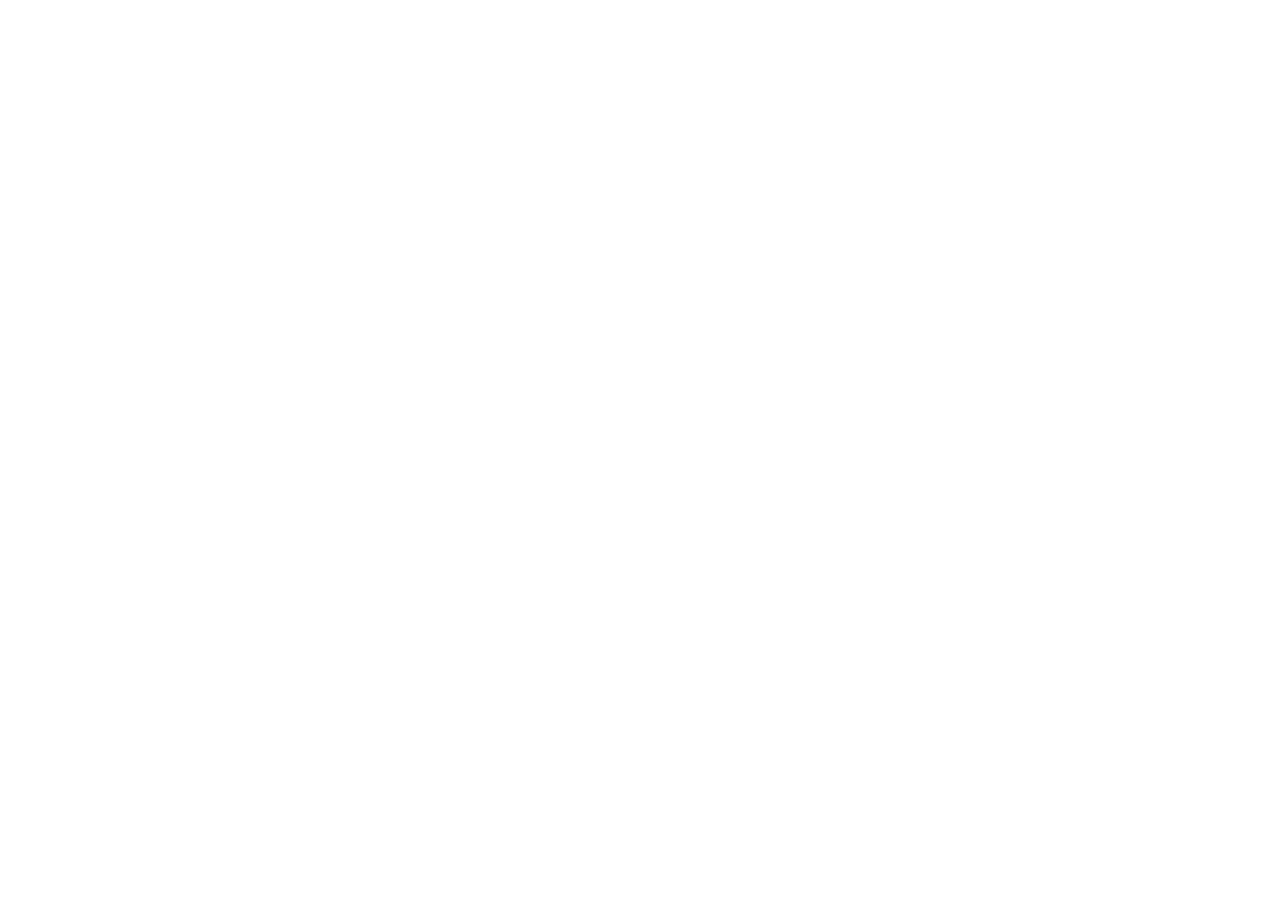
==== 03 - CSS/index.html @ d81ff7e0 "Add files via upload" ====
<!DOCTYPE html>
<html lang="en">
<head>
    <meta charset="UTF-8">
    <meta http-equiv="X-UA-Compatible" content="IE=edge">
    <meta name="viewport" content="width=device-width, initial-scale=1.0">
    <title>Vaccination</title>
    <link rel="stylesheet" href="./css/design.css">
</head>
<body>
 <section class="contenedor1">
     <div class="rectangulo1"></div>
     <div class="rectangulo2"></div>
     <div class="rectangulo3"></div>
     <div class="rectangulo4"></div>
     <div></div>
 </section>
</body>
</html>
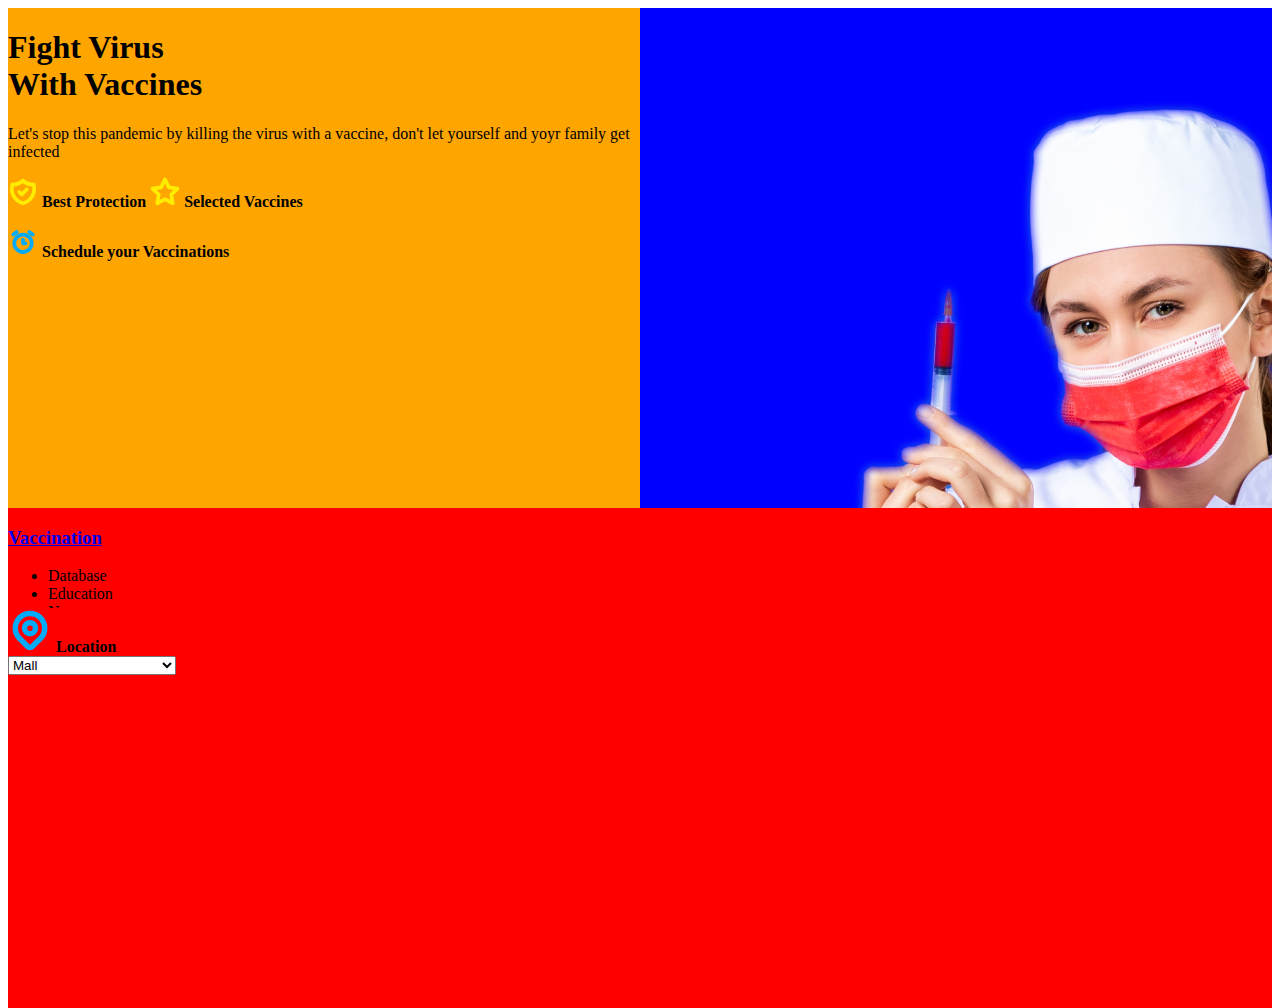
==== commit 6da51455: "Add files via upload" ====
--- a/03 - CSS/index.html
+++ b/03 - CSS/index.html
@@ -9,11 +9,74 @@
 </head>
 <body>
  <section class="contenedor1">
-     <div class="rectangulo1"></div>
+     <div class="rectangulo1">
+         <h1 class="titulo">Fight Virus <br> With Vaccines</h1>
+         <p class="textoTitulo">
+             Let's stop this pandemic by killing the virus with a vaccine, don't let yourself and yoyr family get infected
+        </p>
+        <p class="textoTitulo">
+            <svg xmlns="http://www.w3.org/2000/svg" class="icon icon-tabler icon-tabler-shield-check" width="30" height="30" viewBox="0 0 24 24" stroke-width="3" stroke="#ffec00" fill="none" stroke-linecap="round" stroke-linejoin="round">
+                <path stroke="none" d="M0 0h24v24H0z" fill="none"/>
+                <path d="M9 12l2 2l4 -4" />
+                <path d="M12 3a12 12 0 0 0 8.5 3a12 12 0 0 1 -8.5 15a12 12 0 0 1 -8.5 -15a12 12 0 0 0 8.5 -3" />
+            </svg>
+              <b>Best Protection</b>
+            <svg xmlns="http://www.w3.org/2000/svg" class="icon icon-tabler icon-tabler-star" width="30" height="30" viewBox="0 0 24 24" stroke-width="3" stroke="#ffec00" fill="none" stroke-linecap="round" stroke-linejoin="round">
+                <path stroke="none" d="M0 0h24v24H0z" fill="none"/>
+                <path d="M12 17.75l-6.172 3.245l1.179 -6.873l-5 -4.867l6.9 -1l3.086 -6.253l3.086 6.253l6.9 1l-5 4.867l1.179 6.873z" />
+            </svg>
+               <b>Selected Vaccines</b>
+        </p>
+        <p class="textoTitulo">
+            <svg xmlns="http://www.w3.org/2000/svg" class="icon icon-tabler icon-tabler-alarm" width="30" height="30" viewBox="0 0 24 24" stroke-width="3" stroke="#00abfb" fill="none" stroke-linecap="round" stroke-linejoin="round">
+                <path stroke="none" d="M0 0h24v24H0z" fill="none"/>
+                <circle cx="12" cy="13" r="7" />
+                <polyline points="12 10 12 13 14 13" />
+                <line x1="7" y1="4" x2="4.25" y2="6" />
+                <line x1="17" y1="4" x2="19.75" y2="6" />
+            </svg>
+            <b>Schedule your Vaccinations</b>
+        </p>
+     </div>
      <div class="rectangulo2"></div>
-     <div class="rectangulo3"></div>
-     <div class="rectangulo4"></div>
+     <div class="contenedorNavMenu">
+        <a class="vaccination" href="#"><h3>Vaccination</h3></a>
+        <ul class="barraNavegacion">
+        <li class="elementosNav">Database</li>
+        <li class="elementosNav">Education</li>
+        <li class="elementosNav">News</li>
+        <li class="elementosNav">Regulation</li>
+        <li class="elementosNav"><button class="botonNav">Hoax Buster</button></li>
+        </ul>     
+     </div>
+     <div class="schedule">
+         <div class="location">
+            <svg xmlns="http://www.w3.org/2000/svg" class="icon icon-tabler icon-tabler-map-pin" width="44" height="44" viewBox="0 0 24 24" stroke-width="3" stroke="#00abfb" fill="none" stroke-linecap="round" stroke-linejoin="round">
+                <path stroke="none" d="M0 0h24v24H0z" fill="none"/>
+                <circle cx="12" cy="11" r="3" />
+                <path d="M17.657 16.657l-4.243 4.243a2 2 0 0 1 -2.827 0l-4.244 -4.243a8 8 0 1 1 11.314 0z" />
+            </svg>
+            <b>Location</b>
+            <br>
+            <select name="location">
+                <option>Mall</option>
+                <option>Football Soocer Stadium</option>
+            </select>
+            
+         </div>
+         <div>
+
+         </div>
+         <div>
+
+         </div>
+         <div>
+
+         </div>
+
+     </div>
      <div></div>
  </section>
 </body>
-</html>+</html>
+
--- a/03 - CSS/css/design.css
+++ b/03 - CSS/css/design.css
@@ -0,0 +1,46 @@
+/* *{
+    box-sizing: border-box;
+} */
+
+div{
+    width: 100%;
+    height: 100px;
+    background: red;
+}
+
+.rectangulo1{
+    width: 50%;
+    height: 500px;
+    background: orange;
+}
+
+.rectangulo2{
+    width: 50%;
+    height: 500px;
+    background: url(./images/doctor.png);
+}
+
+.rectangulo3{
+    position: absolute;
+    top: 10px; left: px;
+    width: 100%;
+    height: 200px;
+    background: pink;
+}
+
+.rectangulo4{
+    position: absolute;
+    top: 400px; left:20%;
+    width: 60%;
+    height: 100px;
+    background: gray;
+}
+
+.contenedor1{
+    display: flex;
+    flex-wrap: wrap;
+    width: 100%;
+    height: 100%;
+    position: relative;
+    background: blue;
+}
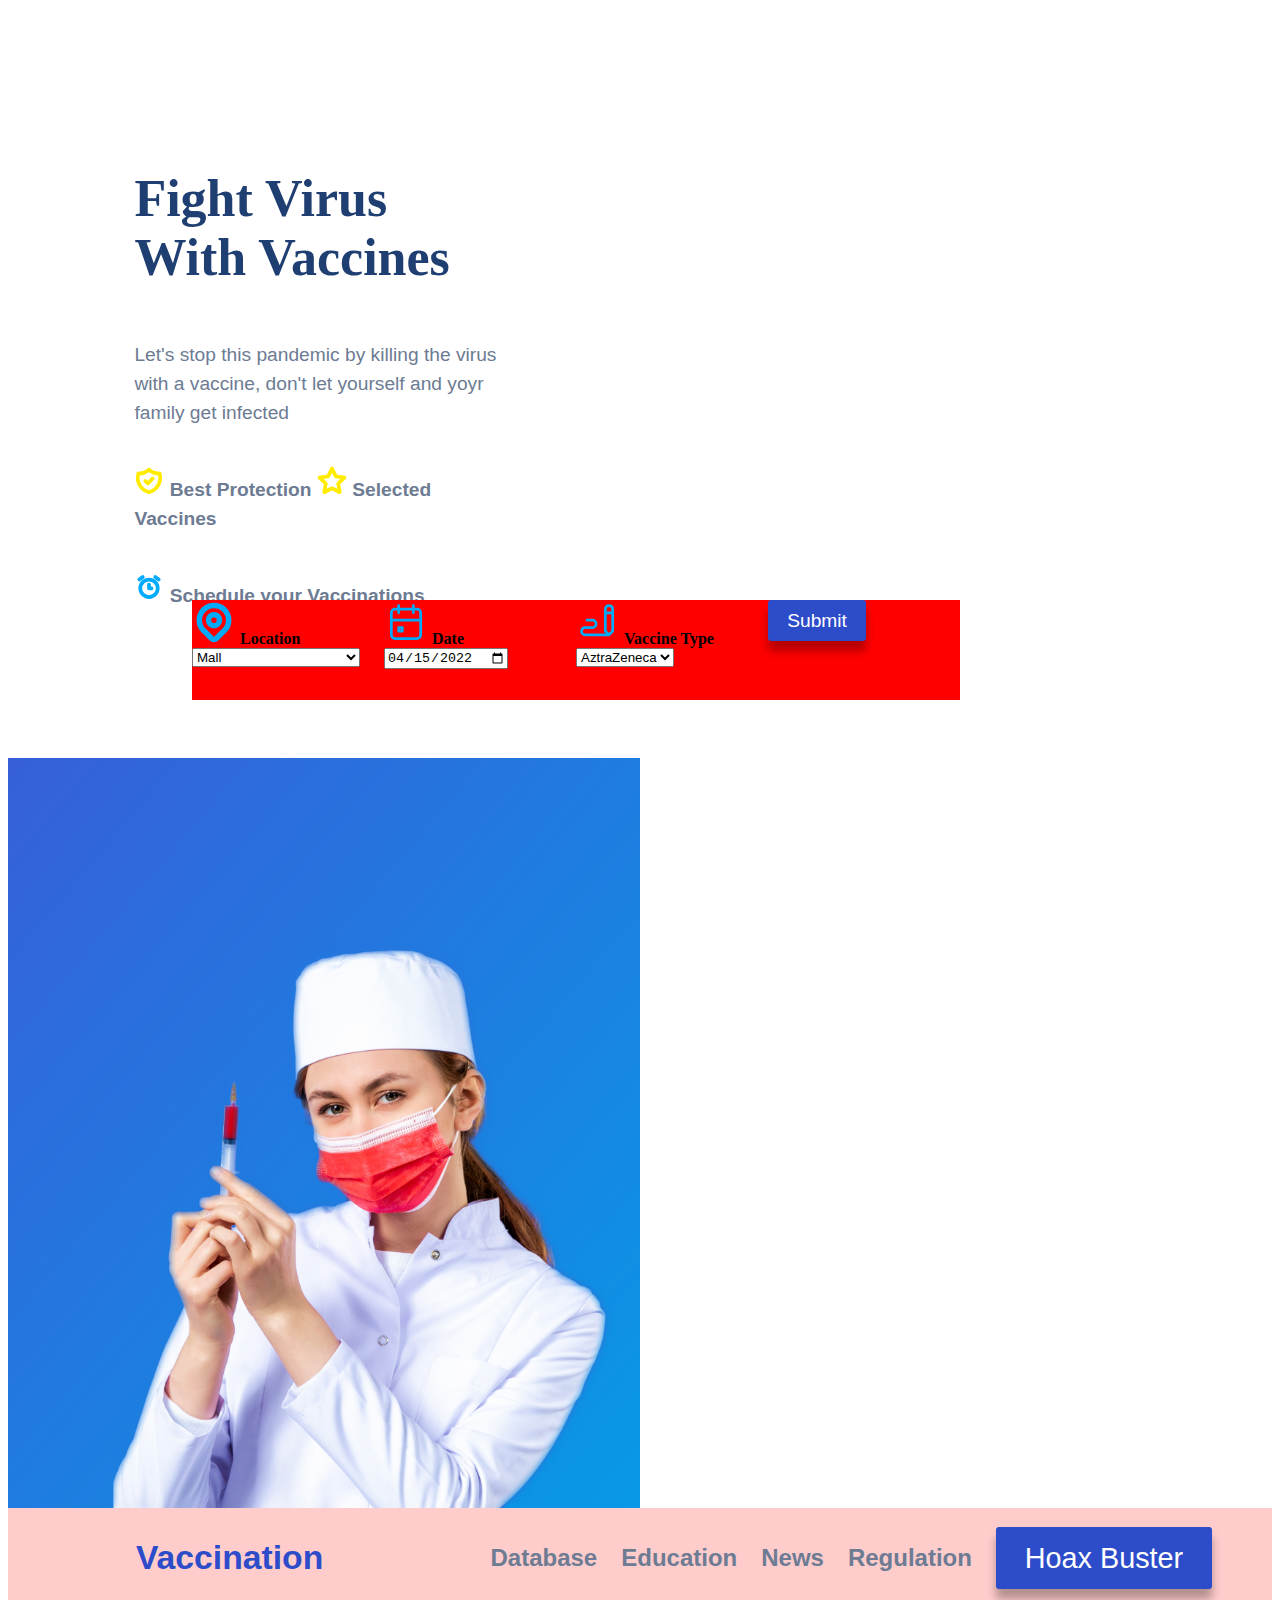
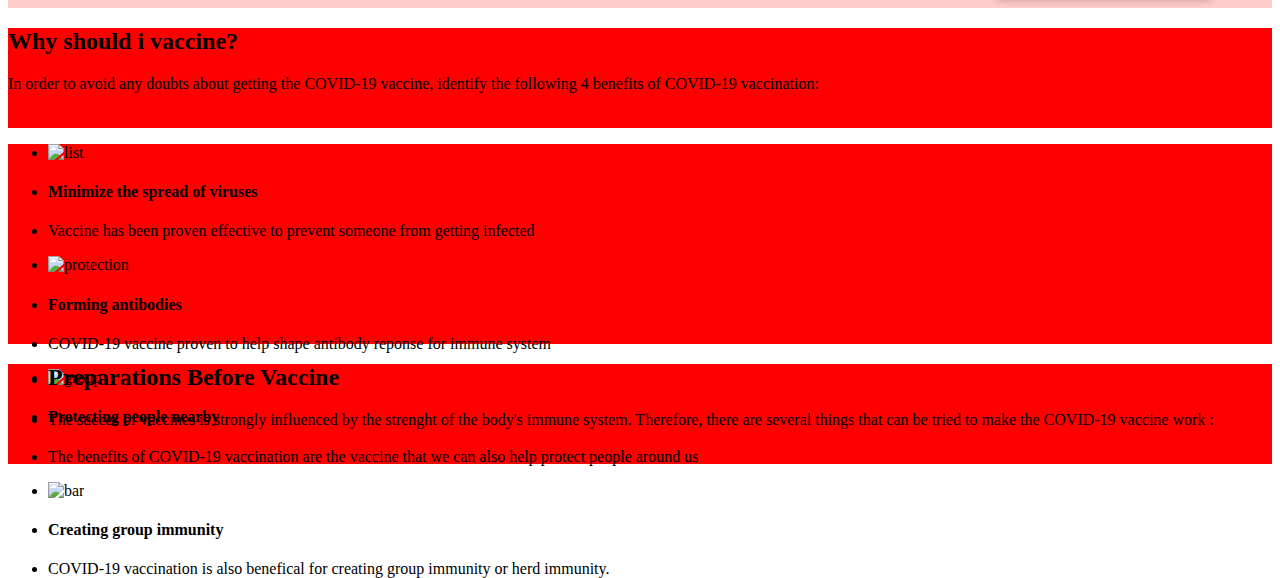
==== commit accd622b: "Add files via upload" ====
--- a/03 - CSS/index.html
+++ b/03 - CSS/index.html
@@ -8,7 +8,7 @@
     <link rel="stylesheet" href="./css/design.css">
 </head>
 <body>
- <section class="contenedor1">
+ <section class="contenedor">
      <div class="rectangulo1">
          <h1 class="titulo">Fight Virus <br> With Vaccines</h1>
          <p class="textoTitulo">
@@ -50,7 +50,7 @@
         </ul>     
      </div>
      <div class="schedule">
-         <div class="location">
+         <div class="scheduleItems">
             <svg xmlns="http://www.w3.org/2000/svg" class="icon icon-tabler icon-tabler-map-pin" width="44" height="44" viewBox="0 0 24 24" stroke-width="3" stroke="#00abfb" fill="none" stroke-linecap="round" stroke-linejoin="round">
                 <path stroke="none" d="M0 0h24v24H0z" fill="none"/>
                 <circle cx="12" cy="11" r="3" />
@@ -64,19 +64,123 @@
             </select>
             
          </div>
-         <div>
-
+         <div class="scheduleItems">
+            <svg xmlns="http://www.w3.org/2000/svg" class="icon icon-tabler icon-tabler-calendar-event" width="44" height="44" viewBox="0 0 24 24" stroke-width="1.5" stroke="#00abfb" fill="none" stroke-linecap="round" stroke-linejoin="round">
+                <path stroke="none" d="M0 0h24v24H0z" fill="none"/>
+                <rect x="4" y="5" width="16" height="16" rx="2" />
+                <line x1="16" y1="3" x2="16" y2="7" />
+                <line x1="8" y1="3" x2="8" y2="7" />
+                <line x1="4" y1="11" x2="20" y2="11" />
+                <rect x="8" y="15" width="2" height="2" />
+            </svg>
+              <b>Date</b>
+              <br>
+              <input type="date" value="2022-04-15">
          </div>
-         <div>
-
+         <div class="scheduleItems">
+            <svg xmlns="http://www.w3.org/2000/svg" class="icon icon-tabler icon-tabler-writing" width="44" height="44" viewBox="0 0 24 24" stroke-width="1.5" stroke="#00abfb" fill="none" stroke-linecap="round" stroke-linejoin="round">
+                <path stroke="none" d="M0 0h24v24H0z" fill="none"/>
+                <path d="M20 17v-12c0 -1.121 -.879 -2 -2 -2s-2 .879 -2 2v12l2 2l2 -2z" />
+                <path d="M16 7h4" />
+                <path d="M18 19h-13a2 2 0 1 1 0 -4h4a2 2 0 1 0 0 -4h-3" />
+            </svg>
+            <b>Vaccine Type</b>
+            <br>
+            <select name="location">
+                <option>AztraZeneca</option>
+                <option>Sinovac</option>
+                <option>Pfizer</option>
+                <option>Moderna</option>
+            </select>
          </div>
-         <div>
-
+         <div class="scheduleItems">
+            <button class="botonNav">Submit</button>
          </div>
 
      </div>
-     <div></div>
+     <div class="vaccines">
+         
+     </div>
  </section>
+ <section class="contenedor">
+     <div class="whyVaccine">
+         <h2>Why should i vaccine?</h2> 
+         <p>
+            In order to avoid any doubts about getting the COVID-19 vaccine,
+            identify the following 4 benefits of COVID-19 vaccination:
+         </p>        
+     </div>
+     <div class="vaccineBenefits">
+         <ul>
+             <li>
+                 <img src="./css/images/iconos/bx-list-ul.svg" alt="list">
+             </li>
+             <li>
+                 <h4>Minimize the spread of viruses</h4>
+             </li>
+             <li>
+                 <p>
+                    Vaccine has been proven effective to prevent someone from getting infected
+                 </p>
+             </li>
+         </ul>
+         <ul>
+             <li>
+                 <img src="./css/images/iconos/bxs-check-shield.svg" alt="protection">
+             </li>
+             <li>
+                 <h4>Forming antibodies</h4>
+             </li>
+             <li>
+                 <p>
+                    COVID-19 vaccine proven to help shape antibody reponse for immune system
+                 </p>
+             </li>
+         </ul>
+         <ul>
+             <li>
+                 <img src="./css/images/iconos/bxs-group.svg" alt="group">
+             </li>
+             <li>
+                 <h4>Protecting people nearby</h4>
+             </li>
+             <li>
+                 <p>
+                    The benefits of COVID-19 vaccination are the vaccine that we can also help protect people around us
+                 </p>
+             </li>
+         </ul>
+         <ul>
+             <li>
+                 <img src="./css/images/iconos/bxs-bar-chart-alt-2.svg" alt="bar">
+             </li>
+             <li>
+                 <h4>Creating group immunity</h4>
+             </li>
+             <li>
+                 <p>
+                    COVID-19 vaccination is also benefical for creating group immunity or herd immunity.
+                 </p>
+             </li>
+         </ul>
+     </div>
+     <div class="beforVaccineImg">
+         
+     </div>
+     <div class="beforeVaccine">
+        <ul>
+            <li>
+                <h2>Preparations Before Vaccine</h2>
+            </li>
+            <li>
+                <p>The succes of vaccines is strongly influenced by the strenght of the body's immune system. 
+                    Therefore, there are several things that can be tried to make the COVID-19 vaccine work :
+                </p>
+            </li>
+        </ul>
+     </div>
+ </section>
+
 </body>
 </html>
 
--- a/03 - CSS/css/design.css
+++ b/03 - CSS/css/design.css
@@ -3,37 +3,50 @@
 } */
 
 div{
+    display: block;
     width: 100%;
     height: 100px;
     background: red;
 }
 
 .rectangulo1{
+    display:flex;
+    flex-direction: column;
     width: 50%;
-    height: 500px;
-    background: orange;
+    height: 750px;
+    background: white;
 }
 
 .rectangulo2{
     width: 50%;
-    height: 500px;
-    background: url(./images/doctor.png);
+    height: 750px;
+    background: url(./images/doctor.png), linear-gradient(to left top, #0899e6, #375fda);
+    background-position: bottom;
+    background-size: contain;
+    background-repeat: no-repeat;
 }
 
-.rectangulo3{
+.contenedorNavMenu{
     position: absolute;
-    top: 10px; left: px;
     width: 100%;
-    height: 200px;
-    background: pink;
+    height: 100px;
+    background: rgba(255, 255, 255, 0.8);
+
+    align-items: center;
+    display: flex;
+    flex-flow: row nowrap;
+    justify-content: space-between;
+    
 }
 
-.rectangulo4{
+.schedule{
+    display: flex;
+    flex-direction: row;
     position: absolute;
-    top: 400px; left:20%;
+    top: 600px; left:15%;
     width: 60%;
     height: 100px;
-    background: gray;
+    background: rgba(255, 255, 255, 0.8);
 }
 
 .contenedor1{
@@ -44,3 +57,70 @@
     position: relative;
     background: blue;
 }
+
+.barraNavegacion{
+    display: flex;
+    flex-flow: row wrap;
+    align-items: center;
+    justify-content: space-around;
+    margin-right: 5%;
+    list-style: none;
+}
+
+.vaccination{
+    margin-left: 10%;
+    color: #2c4cca;
+    font-family: 'Hind Vadodara', sans-serif;
+    font-size: 1.8em;
+    text-decoration: none;
+}
+
+.elementosNav{
+  color: #6d7b93;
+  font-weight: bold;
+  font-family: 'League Spartan', sans-serif;
+  font-size: 1.5em;
+  padding: .5em;
+  text-decoration: none;
+}
+
+.botonNav{
+    background-color: #2c4cca;
+    border: none;
+    border-radius: 3px;
+    box-shadow: 0px 10px 10px rgb(0 0 0 / 30%);
+    color: white;
+    cursor: pointer;
+    font-family: 'League Spartan', sans-serif;
+    font-size: 1.2em;
+    padding: 0.5em 1em;
+    text-decoration: none;
+}
+
+.titulo{
+    color: #1f3e72;
+    font-weight: bold;
+    font-size: 52px;
+    padding-top: 20%;
+    padding-left: 20%;
+    padding-right: 20%;
+   
+}
+
+.textoTitulo{
+    color: #6d7b93;
+    font-family: 'League Spartan', sans-serif;
+    font-size: 1.2em;
+    font-weight: 400;
+    line-height: 1.5em;
+    margin-left: 20%;
+    margin-right: 20%;
+}
+
+.location{
+    display: flex;
+    flex-direction: row;
+    flex-wrap: wrap;
+    align-content: center;
+    background: rgba(255, 255, 255, 0.8);
+}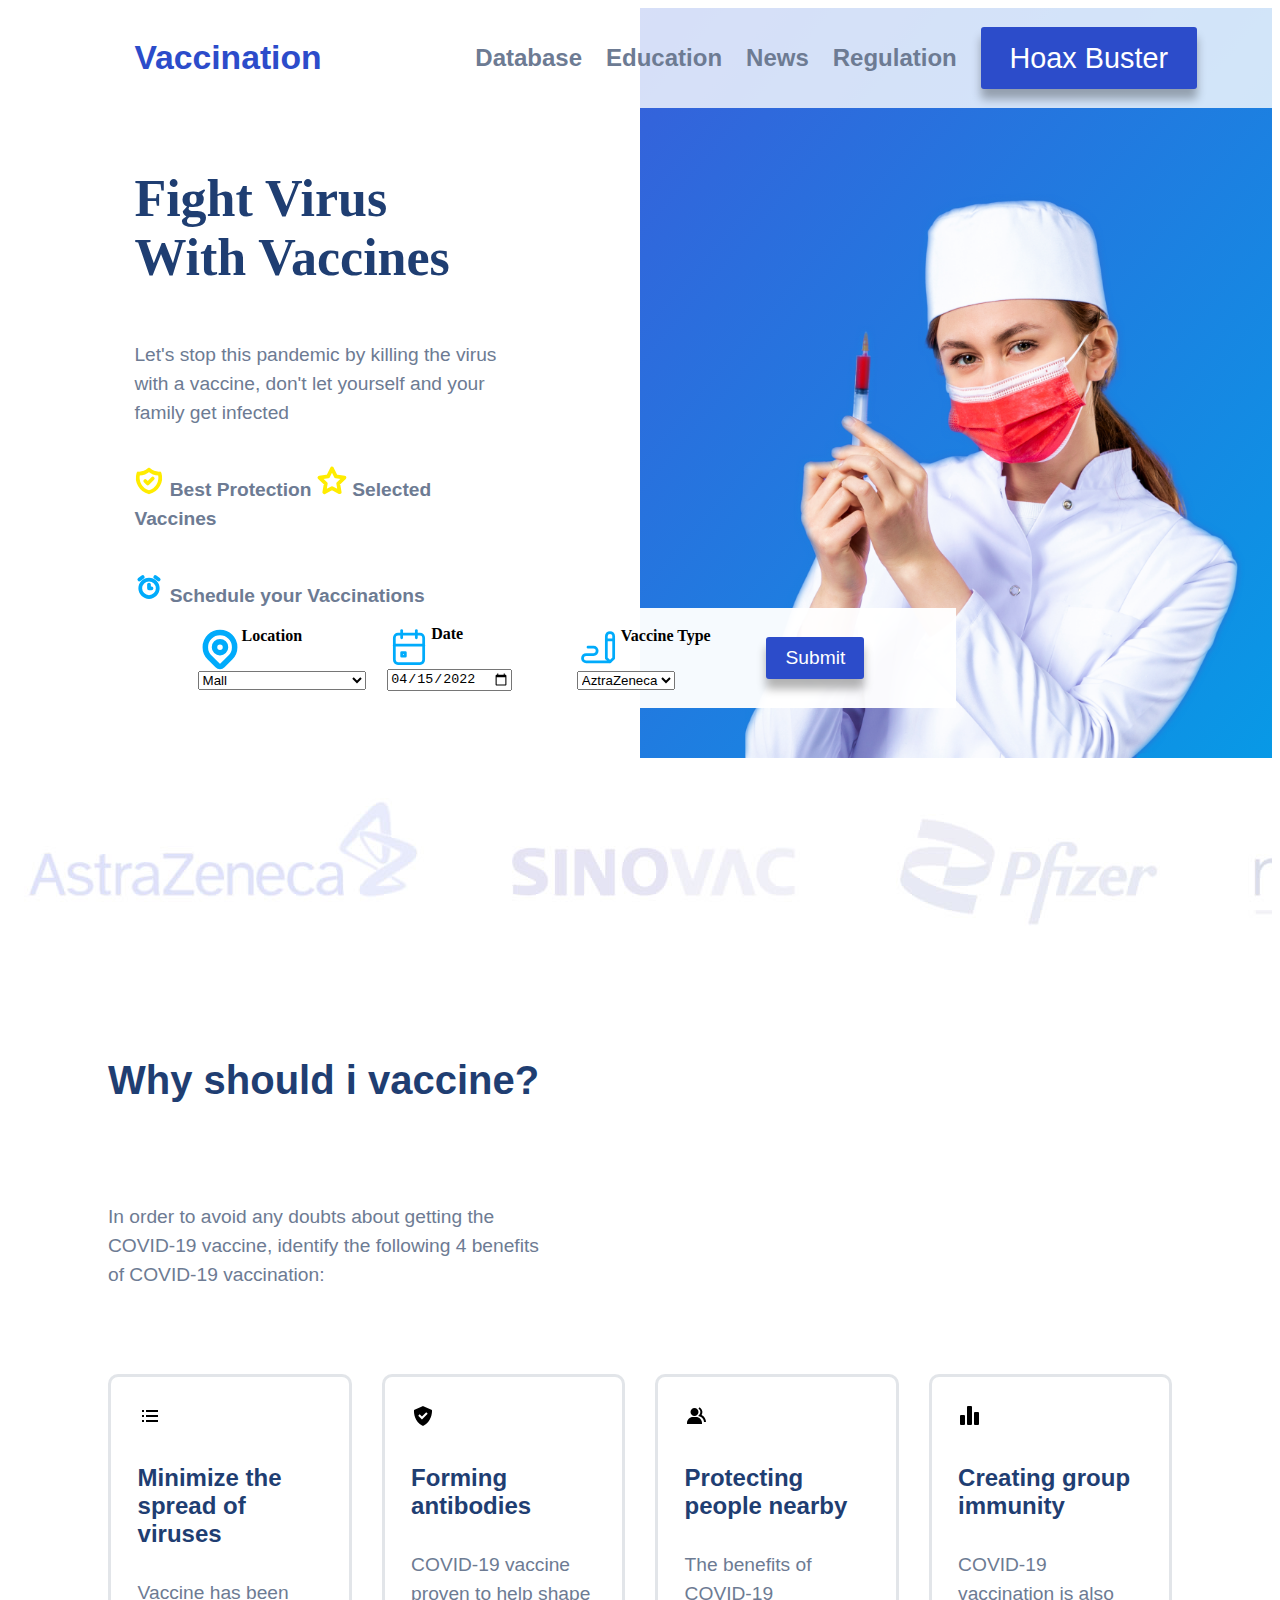
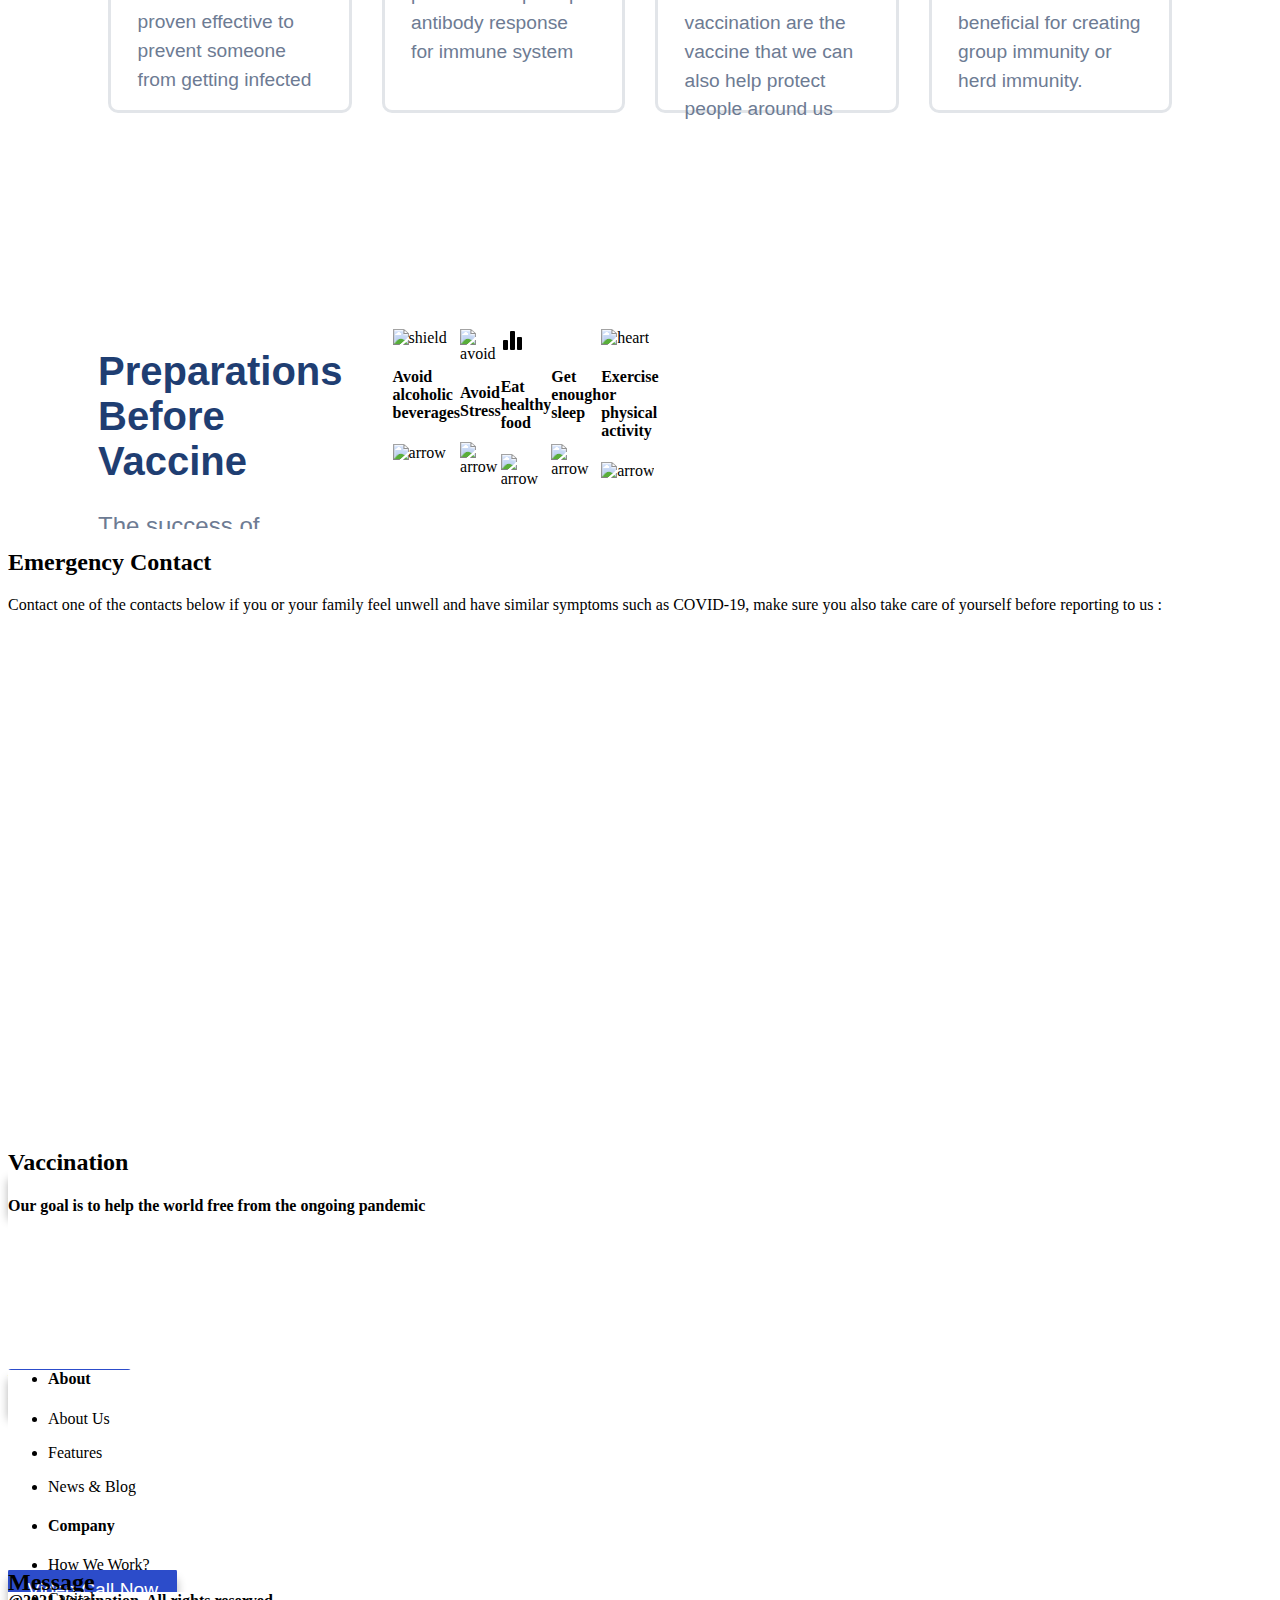
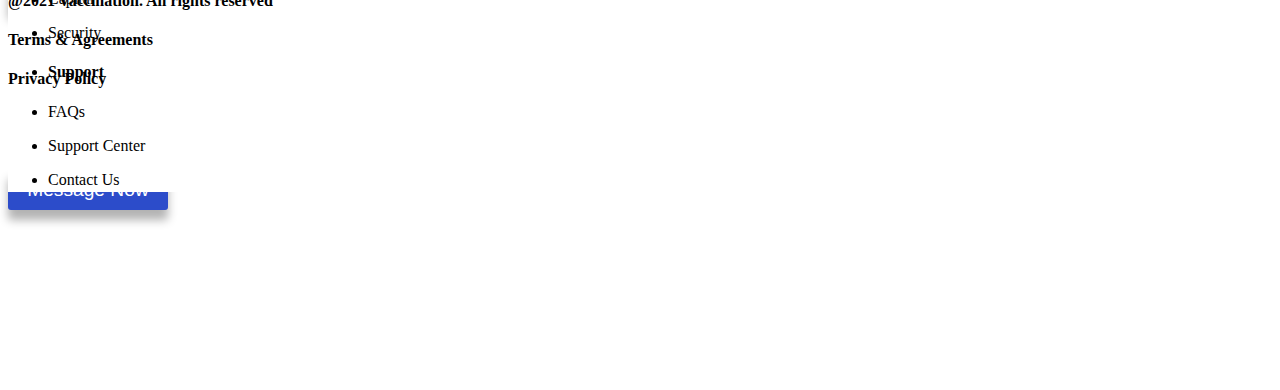
==== commit 09b9faa5: "Add files via upload" ====
--- a/03 - CSS/index.html
+++ b/03 - CSS/index.html
@@ -12,7 +12,7 @@
      <div class="rectangulo1">
          <h1 class="titulo">Fight Virus <br> With Vaccines</h1>
          <p class="textoTitulo">
-             Let's stop this pandemic by killing the virus with a vaccine, don't let yourself and yoyr family get infected
+             Let's stop this pandemic by killing the virus with a vaccine, don't let yourself and your family get infected
         </p>
         <p class="textoTitulo">
             <svg xmlns="http://www.w3.org/2000/svg" class="icon icon-tabler icon-tabler-shield-check" width="30" height="30" viewBox="0 0 24 24" stroke-width="3" stroke="#ffec00" fill="none" stroke-linecap="round" stroke-linejoin="round">
@@ -60,7 +60,7 @@
             <br>
             <select name="location">
                 <option>Mall</option>
-                <option>Football Soocer Stadium</option>
+                <option>Football Soccer Stadium</option>
             </select>
             
          </div>
@@ -133,7 +133,7 @@
              </li>
              <li>
                  <p>
-                    COVID-19 vaccine proven to help shape antibody reponse for immune system
+                    COVID-19 vaccine proven to help shape antibody response for immune system
                  </p>
              </li>
          </ul>
@@ -159,28 +159,188 @@
              </li>
              <li>
                  <p>
-                    COVID-19 vaccination is also benefical for creating group immunity or herd immunity.
+                    COVID-19 vaccination is also beneficial for creating group immunity or herd immunity.
                  </p>
              </li>
          </ul>
      </div>
-     <div class="beforVaccineImg">
+     <div class="beforeVaccineImg">
          
      </div>
      <div class="beforeVaccine">
-        <ul>
-            <li>
-                <h2>Preparations Before Vaccine</h2>
-            </li>
-            <li>
-                <p>The succes of vaccines is strongly influenced by the strenght of the body's immune system. 
-                    Therefore, there are several things that can be tried to make the COVID-19 vaccine work :
-                </p>
-            </li>
-        </ul>
+        <div>
+            <ul>
+                <li>
+                    <h2>Preparations Before Vaccine</h2>
+                </li>
+                <li>
+                    <p>The success of vaccines is strongly influenced by the strength of the body's immune system. 
+                        Therefore, there are several things that can be tried to make the COVID-19 vaccine work :
+                    </p>
+                </li>
+            </ul>
+         </div>
+         <div class="prepBefore">
+             <img src="./css/images/iconos/bxs-shield-x.svg" alt="shield">
+             <h4>Avoid alcoholic beverages</h4>
+             <img src="./css/images/iconos/bxs-up-arrow.svg" alt="arrow">
+         </div>
+         <div class="prepBefore">
+             <img src="./css/images/iconos/bxs-error-alt.svg" alt="avoid">
+             <h4>Avoid Stress</h4>
+             <img src="./css/images/iconos/bxs-up-arrow.svg" alt="arrow">
+         </div>
+         <div class="prepBefore">
+             <img src="./css/images/iconos/bxs-bar-chart-alt-2.svg" alt="eat">
+             <h4>Eat healthy food</h4>
+             <img src="./css/images/iconos/bxs-up-arrow.svg" alt="arrow">
+         </div>
+         <div class="prepBefore">
+             <img src="./css/images/iconos/bxs-check-circle.svg" alt="">
+             <h4>Get enough sleep</h4>
+             <img src="./css/images/iconos/bxs-up-arrow.svg" alt="arrow">
+         </div>
+         <div class="prepBefore">
+             <img src="./css/images/iconos/bxs-heart.svg" alt="heart">
+             <h4>Exercise or physical activity</h4>
+             <img src="./css/images/iconos/bxs-up-arrow.svg" alt="arrow">
+         </div>
+     </div>
+     <div class="emergency">
+         <div class="contactEmergency">
+            <h2>Emergency Contact</h2>
+            <p>Contact one of the contacts below if you or your family feel
+                unwell and have similar symptoms such as COVID-19, make sure you
+                also take care of yourself before reporting to us :
+            </p>
+         </div>
+         <div class="contactContainer">
+             <div class="contactData">
+                <div class="elementsCD1">
+                    <img src="./css/images/iconos/bxs-phone-call.svg " alt="">
+                </div>
+                <div class="elementsCD1">
+                    <div class="elementsCD2">
+                       <h2>Call</h2>
+                    </div>
+                    <div class="elementsCD2">
+                       <h4>021.123.145.14</h4>
+                   </div>
+               </div>
+               <div class="elementsCD3">
+                   <button class="botonNav">Call Now</button></li>
+               </div>
+             </div>
+             <div class="contactData">
+                 <div class="elementsCD1">
+                     <img src="./css/images/iconos/bxs-message-rounded-dots.svg " alt="">
+                 </div>
+                 <div class="elementsCD1">
+                     <div class="elementsCD2">
+                        <h2>Chat</h2>
+                     </div>
+                     <div class="elementsCD2">
+                        <h4>021.123.145.14</h4>
+                    </div>
+                </div>
+                <div class="elementsCD3">
+                    <button class="botonNav">Chat Now</button></li>
+                </div>
+            </div>
+            <div class="contactData">
+                <div class="elementsCD1">
+                    <img src="./css/images/iconos/bxs-video.svg" alt="">
+                </div>
+                <div class="elementsCD1">
+                    <div class="elementsCD2">
+                       <h2>Video Call</h2>
+                    </div>
+                    <div class="elementsCD2">
+                       <h4>021.123.145.14</h4>
+                   </div>
+               </div>
+               <div class="elementsCD3">
+                   <button class="botonNav">Video Call Now</button></li>
+               </div>
+            </div>
+            <div class="contactData">
+                <div class="elementsCD1">
+                    <img src="./css/images/iconos/bxs-envelope.svg " alt="">
+                </div>
+                <div class="elementsCD1">
+                    <div class="elementsCD2">
+                       <h2>Message</h2>
+                    </div>
+                    <div class="elementsCD2">
+                       <h4>021.123.145.14</h4>
+                   </div>
+               </div>
+               <div class="elementsCD3">
+                   <button class="botonNav">Message Now</button></li>
+               </div>
+           </div>
+         </div>
+     </div>
+     <div class="emergencyImg">
+     </div>
+     <div class="footer">
+         <div class="elementFooter1">
+         </div>
+         <div class="elementFooter2">
+             <h2>Vaccination</h2>
+             <h4>Our goal is to help the world free from the ongoing pandemic</h4>
+         </div>
+         <div class="elementFooter2_2">
+             <ul>
+                 <li>
+                     <h4>About</h4>
+                 </li>
+                 <li>
+                     <p>About Us</p>
+                 </li>
+                 <li>
+                    <p>Features</p>
+                </li>
+                <li>
+                    <p>News & Blog</p>
+                </li>
+             </ul>
+             <ul>
+                <li>
+                    <h4>Company</h4>
+                </li>
+                <li>
+                    <p>How We Work?</p>
+                </li>
+                <li>
+                   <p>Capital</p>
+               </li>
+               <li>
+                   <p>Security</p>
+               </li>
+            </ul>
+            <ul>
+                <li>
+                    <h4>Support</h4>
+                </li>
+                <li>
+                    <p>FAQs</p>
+                </li>
+                <li>
+                   <p>Support Center</p>
+               </li>
+               <li>
+                   <p>Contact Us</p>
+               </li>
+            </ul>
+        </div>
+        <div class="elementFooter3">
+            <h4>@2021 Vaccination. All rights reserved</h4>
+            <h4>Terms & Agreements</h4>
+            <h4> Privacy Policy</h4>
+        </div>
      </div>
  </section>
 
 </body>
-</html>
-
+</html>--- a/03 - CSS/css/design.css
+++ b/03 - CSS/css/design.css
@@ -5,8 +5,8 @@
 div{
     display: block;
     width: 100%;
-    height: 100px;
-    background: red;
+    height: 200px;
+    background: white;
 }
 
 .rectangulo1{
@@ -49,13 +49,13 @@
     background: rgba(255, 255, 255, 0.8);
 }
 
-.contenedor1{
+.contenedor{
     display: flex;
     flex-wrap: wrap;
     width: 100%;
     height: 100%;
     position: relative;
-    background: blue;
+    background: white;
 }
 
 .barraNavegacion{
@@ -117,10 +117,112 @@
     margin-right: 20%;
 }
 
-.location{
+.scheduleItems{
     display: flex;
     flex-direction: row;
     flex-wrap: wrap;
     align-content: center;
+    height: 100px;
     background: rgba(255, 255, 255, 0.8);
+}
+
+.vaccines{
+    background: url(./images/vacunas.jpg);
+}
+
+.whyVaccine{
+    width: 50%;
+    height: 400px;
+    background: white;
+  }
+
+.whyVaccine h2{
+    color: #1F3E72;
+    font-family: 'Hind Vadodara', sans-serif;
+    font-size: 2.5em;
+    font-weight: 700;
+    margin: 100px 100px;
+}
+
+.whyVaccine p{
+    color: #6d7b93;
+    font-family: 'League Spartan', sans-serif;
+    font-size: 1.2em;
+    font-weight: 400;
+    line-height: 1.5em;
+    margin: 100px;
+}
+
+.vaccineBenefits{
+    display: flex;
+    justify-content: space-between;
+    align-items: flex-start;
+    gap: 30px;
+    margin-left: 100px;
+    margin-right: 100px;
+    width: 100%;
+    height: 100%;
+}
+
+.vaccineBenefits ul{
+    border: solid 3px rgba(109, 123, 147, 0.2);
+    border-radius: 10px;
+    height: 280px;
+    list-style: none;
+    padding: 2.5%;
+    width: 24%;
+}
+
+.vaccineBenefits h4{
+    color: #1F3E72;
+    font-family: 'Hind Vadodara', sans-serif;
+    font-size: 1.5em;
+    font-weight: 700;
+}
+
+.vaccineBenefits p{
+    color: #6d7b93;
+    font-family: 'League Spartan', sans-serif;
+    font-size: 1.2em;
+    font-weight: 400;
+    line-height: 1.5em;
+}
+
+.beforVaccineImg{
+    display: flex;
+    width: 50%;
+    height: 750px;
+    background: url(./images/paciente.jpg);
+    background-position: bottom;
+    background-size: contain;
+    background-repeat: no-repeat;
+}
+
+.beforeVaccine{
+    display: flex;
+    width: 50%;
+}
+
+.beforeVaccine p{
+    color: #6d7b93;
+    font-family: 'League Spartan', sans-serif;
+    font-size: 1.5em;
+    font-weight: 400;
+    line-height: 1.5em;
+    margin-left: 50px;
+    margin-right: 50px;
+}
+
+.beforeVaccine h2{
+    color: #1F3E72;
+    font-family: 'Hind Vadodara', sans-serif;
+    font-size: 2.5em;
+    font-weight: 700;
+    margin: 0.5em 0;
+    margin-left: 50px;
+    margin-right: 50px;
+}
+
+.beforeVaccine ul{
+    list-style: none;
 }